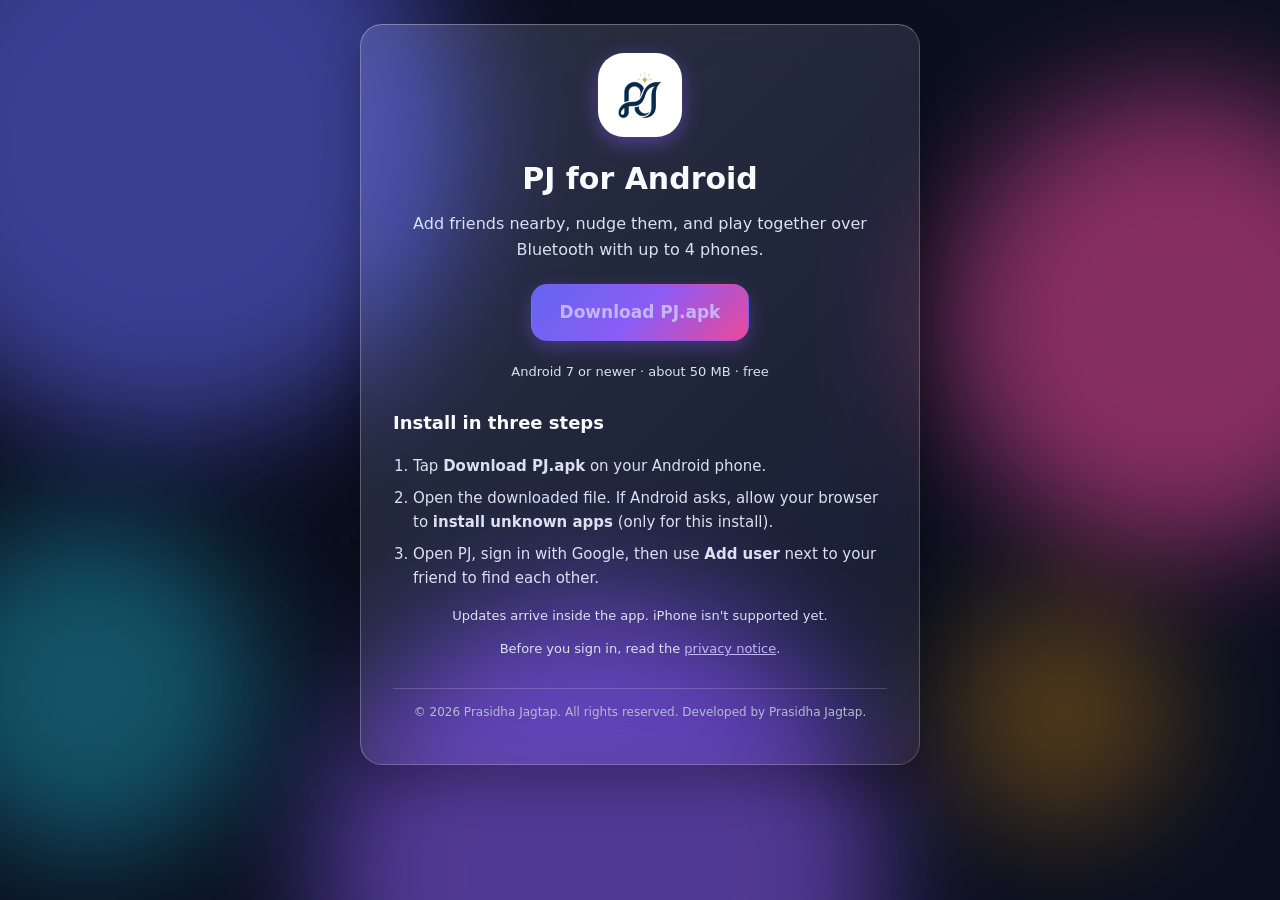
==== get.html @ b9acad11 "Control centre screens, Get PJ download page, privacy notice 2026-10-11.3 Seven new admin screens (P" ====
<!doctype html>
<html lang="en">
<head>
  <meta charset="utf-8">
  <meta name="viewport" content="width=device-width, initial-scale=1">
  <meta http-equiv="Content-Security-Policy" content="default-src 'none'; style-src 'self'; img-src 'self'; base-uri 'none'; form-action 'none'">
  <meta name="referrer" content="no-referrer">
  <meta name="description" content="Get PJ for Android: add friends nearby and play together over Bluetooth.">
  <meta name="author" content="Prasidha Jagtap">
  <title>Get PJ</title>
  <link rel="icon" href="icon.png">
  <link rel="stylesheet" href="styles.css">
</head>
<body class="doc">
  <div class="bg" aria-hidden="true"><span></span><span></span><span></span><span></span><span></span></div>
  <main class="glass doc-card get-card">
    <img class="logo-img big" src="icon.png" alt="PJ logo">
    <h1>PJ for Android</h1>
    <p class="lede">Add friends nearby, nudge them, and play together over Bluetooth with up to 4 phones.</p>
    <a class="btn primary big-btn" href="https://github.com/prasidhajagtap/pj-admin/releases/latest/download/PJ.apk">Download PJ.apk</a>
    <p class="muted small">Android 7 or newer · about 50 MB · free</p>

    <h2>Install in three steps</h2>
    <ol class="steps">
      <li>Tap <b>Download PJ.apk</b> on your Android phone.</li>
      <li>Open the downloaded file. If Android asks, allow your browser to <b>install unknown apps</b> (only for this install).</li>
      <li>Open PJ, sign in with Google, then use <b>Add user</b> next to your friend to find each other.</li>
    </ol>
    <p class="muted small">Updates arrive inside the app. iPhone isn't supported yet.</p>
    <p class="muted small">Before you sign in, read the <a href="privacy.html">privacy notice</a>.</p>

    <footer class="credits">© 2026 Prasidha Jagtap. All rights reserved. Developed by Prasidha Jagtap.</footer>
  </main>
</body>
</html>
---- styles.css ----
:root {
  --bg: #0b1020;
  --indigo: #6366f1; --violet: #8b5cf6; --pink: #ec4899; --cyan: #22d3ee; --amber: #f59e0b;
  --text: #f8fafc; --muted: #b4bcd0; --danger: #f87171; --ok: #34d399;
  --glass: linear-gradient(135deg, rgba(255,255,255,.14), rgba(255,255,255,.05));
  --edge: rgba(255,255,255,.18);
  --brand: linear-gradient(135deg, var(--indigo), var(--violet), var(--pink));
  --radius: 22px;
  font-family: Inter, Roboto, "Segoe UI", system-ui, sans-serif;
  color-scheme: dark;
}
* { box-sizing: border-box; }
html, body { margin: 0; min-height: 100%; }
body { background: var(--bg); color: var(--text); overflow-x: hidden; }
.hidden { display: none !important; }
.muted { color: var(--muted); }
code, pre, textarea, .grid td { font-family: "JetBrains Mono", Consolas, ui-monospace, monospace; }

/* Slowly drifting colour blobs behind the glass */
.bg { position: fixed; inset: 0; z-index: -1; overflow: hidden; }
.bg span { position: absolute; border-radius: 50%; filter: blur(60px); opacity: .55; animation: drift 40s ease-in-out infinite alternate; }
.bg span:nth-child(1) { width: 46vmax; height: 46vmax; background: var(--indigo); left: -10vmax; top: -12vmax; }
.bg span:nth-child(2) { width: 36vmax; height: 36vmax; background: var(--pink); right: -10vmax; top: 10vh; animation-duration: 34s; animation-delay: -8s; }
.bg span:nth-child(3) { width: 44vmax; height: 44vmax; background: var(--violet); left: 25vw; bottom: -20vmax; animation-duration: 46s; }
.bg span:nth-child(4) { width: 26vmax; height: 26vmax; background: var(--cyan); left: -6vmax; bottom: 5vh; opacity: .35; animation-duration: 38s; animation-delay: -15s; }
.bg span:nth-child(5) { width: 18vmax; height: 18vmax; background: var(--amber); right: 8vw; bottom: 8vh; opacity: .3; animation-duration: 30s; }
@keyframes drift {
  0% { transform: translate(0, 0) scale(1); }
  50% { transform: translate(6vw, 4vh) scale(1.08); }
  100% { transform: translate(-4vw, 7vh) scale(.95); }
}
@media (prefers-reduced-motion: reduce) { .bg span { animation: none; } }

/* Glass */
.glass {
  background: var(--glass);
  backdrop-filter: blur(24px) saturate(140%);
  -webkit-backdrop-filter: blur(24px) saturate(140%);
  border: 1px solid var(--edge);
  border-top-color: rgba(255,255,255,.35);
  border-left-color: rgba(255,255,255,.28);
  border-radius: var(--radius);
  box-shadow: 0 20px 50px rgba(0,0,0,.28);
}


.topbar { position: sticky; top: 12px; z-index: 5; margin: 12px; padding: 10px 14px; display: flex; align-items: center; justify-content: space-between; gap: 12px; border-radius: 18px; }
.brand { display: flex; align-items: center; gap: 12px; }
.brand small { display: block; color: var(--muted); font-size: 12px; }
.topbar-right { display: flex; align-items: center; gap: 12px; min-width: 0; }
.pill { display: flex; align-items: center; gap: 8px; padding: 7px 12px; border-radius: 999px; border: 1px solid var(--edge); background: rgba(255,255,255,.06);
  color: var(--muted); font: inherit; font-size: 13px; cursor: pointer; max-width: 46vw; overflow: hidden; white-space: nowrap; text-overflow: ellipsis; }
.dot { width: 9px; height: 9px; border-radius: 50%; background: var(--amber); flex: none; box-shadow: 0 0 10px currentColor; }
.pill.online .dot { background: var(--ok); } .pill.offline .dot { background: var(--danger); }
.admin { display: flex; align-items: center; gap: 10px; font-size: 13px; color: var(--muted); }
.admin img { width: 30px; height: 30px; border-radius: 50%; border: 2px solid rgba(255,255,255,.4); }

.center { min-height: calc(100vh - 100px); display: grid; place-items: center; padding: 16px; }
.card { padding: 36px 32px; text-align: center; max-width: 400px; width: 100%; }
.card h1 { margin: 0 0 8px; font-size: 26px; }
.card p { margin: 0 0 24px; line-height: 1.5; }
#googleBtn { display: flex; justify-content: center; min-height: 44px; }
.error { color: #fca5a5; min-height: 1.2em; margin: 14px 0 0 !important; font-size: 14px; }

/* Layout */
.layout { display: grid; grid-template-columns: 250px 1fr; gap: 12px; padding: 0 12px 12px; height: calc(100vh - 88px); }
.sidebar { padding: 12px; overflow: auto; }
.nav-title { display: flex; align-items: center; justify-content: space-between; margin: 18px 8px 8px; font-size: 12px; text-transform: uppercase; letter-spacing: .1em; color: var(--muted); }
.nav-item { display: flex; width: 100%; align-items: center; justify-content: space-between; gap: 8px; padding: 10px 12px; margin: 2px 0; border: 1px solid transparent; border-radius: 12px;
  background: none; color: var(--text); font: inherit; font-size: 14px; text-align: left; cursor: pointer; transition: background .2s, border-color .2s; }
.nav-item:hover { background: rgba(255,255,255,.07); }
.nav-item.active { background: rgba(255,255,255,.13); border-color: var(--edge); }
.nav-item small { color: var(--muted); font-size: 12px; }
.nav-item.sql { justify-content: flex-start; background: rgba(99,102,241,.18); border-color: rgba(99,102,241,.35); }
.nav-item.sql.active { background: rgba(99,102,241,.32); }

.panel { display: flex; flex-direction: column; padding: 16px; min-width: 0; overflow: hidden; }
.center-content { align-items: center; justify-content: center; text-align: center; }
.panel-head { display: flex; justify-content: space-between; align-items: flex-start; gap: 12px; flex-wrap: wrap; margin-bottom: 12px; }
.panel-head h2 { margin: 0; font-size: 20px; }
.toolbar { display: flex; gap: 8px; flex-wrap: wrap; }

input, select, textarea { font: inherit; color: var(--text); background: rgba(0,0,0,.22); border: 1px solid var(--edge); border-radius: 12px; padding: 9px 12px; outline: none; transition: border-color .2s, box-shadow .2s; }
input:focus, select:focus, textarea:focus { border-color: var(--violet); box-shadow: 0 0 0 3px rgba(139,92,246,.25); }
select option { background: #1b2035; }
#searchInput { width: 240px; }

.btn { font: inherit; font-size: 14px; font-weight: 600; padding: 9px 16px; border-radius: 12px; border: 1px solid var(--edge); cursor: pointer; color: var(--text); background: rgba(255,255,255,.08); transition: transform .12s, background .2s, opacity .2s; }
.btn:hover { background: rgba(255,255,255,.16); } .btn:active { transform: scale(.97); }
.btn:disabled { opacity: .45; cursor: not-allowed; transform: none; }
.btn.primary { background: var(--brand); border-color: transparent; box-shadow: 0 6px 18px rgba(139,92,246,.35); }
.btn.danger { background: linear-gradient(135deg, #ef4444, #ec4899); border-color: transparent; }
.btn.ghost { background: rgba(255,255,255,.05); }
.btn.small { padding: 6px 12px; font-size: 13px; }
.icon-btn { background: none; border: none; color: var(--muted); cursor: pointer; font-size: 15px; }

/* Data grid */
.grid-wrap { flex: 1; overflow: auto; border-radius: 14px; border: 1px solid rgba(255,255,255,.1); background: rgba(0,0,0,.15); }
.grid { border-collapse: separate; border-spacing: 0; width: max-content; min-width: 100%; font-size: 13px; }
.grid th { position: sticky; top: 0; z-index: 1; background: rgba(27,32,53,.92); backdrop-filter: blur(10px); text-align: left; padding: 10px 12px; font-weight: 600; white-space: nowrap; border-bottom: 1px solid var(--edge); cursor: pointer; user-select: none; }
.grid th .type { display: block; font-weight: 400; color: var(--muted); font-size: 11px; }
.grid th.sorted::after { content: " ▲"; color: var(--violet); } .grid th.sorted.desc::after { content: " ▼"; }
.grid th.actions, .grid td.actions { position: sticky; right: 0; cursor: default; }
.grid td { padding: 8px 12px; border-bottom: 1px solid rgba(255,255,255,.06); max-width: 340px; overflow: hidden; text-overflow: ellipsis; white-space: nowrap; }
.grid td.actions { background: rgba(27,32,53,.9); white-space: nowrap; }
.grid tr:hover td { background: rgba(255,255,255,.05); }
.grid .null { color: #64748b; font-style: italic; }
.grid .pk { color: #c4b5fd; }
.row-btn { background: none; border: 1px solid transparent; color: var(--muted); border-radius: 8px; padding: 3px 7px; cursor: pointer; font-size: 14px; }
.row-btn:hover { color: var(--text); border-color: var(--edge); background: rgba(255,255,255,.08); }
.row-btn.del:hover { color: var(--danger); }
.pager { display: flex; justify-content: space-between; align-items: center; gap: 8px; margin-top: 10px; font-size: 13px; }
.pager > div { display: flex; gap: 8px; align-items: center; }

/* SQL editor */
#sqlInput { width: 100%; min-height: 180px; resize: vertical; line-height: 1.55; font-size: 14px; tab-size: 2; }
.sql-status { margin: 10px 2px; font-size: 13px; min-height: 1.2em; }
.sql-status.ok { color: var(--ok); } .sql-status.err { color: #fca5a5; }

/* Dialogs */
.dialog { padding: 24px; width: min(560px, calc(100vw - 32px)); color: var(--text); background: linear-gradient(135deg, rgba(40,44,70,.82), rgba(25,28,48,.88)); }
.dialog.narrow { width: min(440px, calc(100vw - 32px)); }
.dialog::backdrop { background: rgba(5,8,20,.55); backdrop-filter: blur(6px); }
.dialog[open] { animation: pop .22s ease-out; }
@keyframes pop { from { transform: translateY(10px) scale(.97); opacity: 0; } }
.dialog h3 { margin: 0 0 16px; }
.fields { display: grid; gap: 12px; max-height: 60vh; overflow: auto; padding-right: 4px; }
.field label { display: flex; justify-content: space-between; gap: 8px; font-size: 13px; margin-bottom: 5px; }
.field label small { color: var(--muted); font-family: Consolas, monospace; }
.field input[type=text], .field textarea { width: 100%; }
.field textarea { min-height: 70px; resize: vertical; }
.field .null-toggle { display: inline-flex; gap: 5px; align-items: center; color: var(--muted); font-size: 12px; }
.field.readonly input { opacity: .6; }
.dialog-actions { display: flex; justify-content: flex-end; gap: 10px; margin-top: 20px; }
pre { background: rgba(0,0,0,.3); padding: 12px; border-radius: 12px; max-height: 200px; overflow: auto; white-space: pre-wrap; font-size: 12px; }

/* Toasts */
#toasts { position: fixed; bottom: 18px; right: 18px; display: grid; gap: 8px; z-index: 50; }
.toast { padding: 12px 16px; border-radius: 14px; font-size: 14px; max-width: 380px; animation: pop .25s ease-out; }
.toast.ok { border-left: 4px solid var(--ok); } .toast.err { border-left: 4px solid var(--danger); }

@media (max-width: 760px) {
  .layout { grid-template-columns: 1fr; height: auto; }
  .sidebar { max-height: 220px; }
  .panel { min-height: 70vh; }
  #searchInput { width: 100%; }
  .admin span { display: none; }
}

/* Change log timeline */
.nav-item.changes { justify-content: flex-start; background: rgba(236,72,153,.14); border-color: rgba(236,72,153,.3); margin-top: 6px; }
.nav-item.changes.active { background: rgba(236,72,153,.28); }
.timeline { list-style: none; margin: 0; padding: 4px 4px 4px 22px; overflow: auto; flex: 1; position: relative; }
.timeline::before { content: ""; position: absolute; left: 9px; top: 8px; bottom: 8px; width: 2px; background: linear-gradient(var(--indigo), var(--pink)); opacity: .5; }
.timeline li { position: relative; padding: 10px 14px; margin: 0 0 10px; border-radius: 14px; background: rgba(255,255,255,.05); border: 1px solid rgba(255,255,255,.08); animation: pop .3s ease-out both; }
.timeline li::before { content: ""; position: absolute; left: -19px; top: 16px; width: 10px; height: 10px; border-radius: 50%; background: var(--violet); box-shadow: 0 0 10px var(--violet); }
.timeline .when { font-size: 12px; color: var(--muted); font-family: Consolas, monospace; }
.timeline .title { font-weight: 600; margin: 4px 0 2px; }
.timeline .summary { font-size: 13px; color: var(--muted); line-height: 1.45; }
.tag { display: inline-block; font-size: 11px; padding: 2px 8px; border-radius: 999px; margin-left: 6px; border: 1px solid var(--edge); text-transform: uppercase; letter-spacing: .05em; }
.tag.feat { color: #a5b4fc; } .tag.fix { color: #fca5a5; } .tag.ui { color: #f9a8d4; } .tag.db { color: #fcd34d; }
.tag.infra { color: #67e8f9; } .tag.ci { color: #86efac; } .tag.docs { color: #d8b4fe; } .tag.sec { color: #fdba74; }
.tag.area { color: var(--muted); text-transform: none; }
.timeline a { color: #c4b5fd; }
/* Logo image (served from the PJ database when the server is online) */
.logo-img { width: 38px; height: 38px; border-radius: 12px; object-fit: cover; box-shadow: 0 6px 20px rgba(139,92,246,.45); }
.logo-img.big { display: block; width: 84px; height: 84px; border-radius: 26px; margin: 0 auto 18px; }
.logo-img.dim { filter: grayscale(.7); opacity: .7; }

/* Credits */
.credits { text-align: center; font-size: 12px; color: var(--muted); padding: 6px 12px 14px; }
.credits a { color: var(--muted); }

/* Privacy notice page */
body.doc { padding: 24px 16px; }
.doc-card { max-width: 760px; margin: 0 auto; padding: 28px 32px; line-height: 1.6; }
.doc-card h2 { font-size: 18px; margin: 26px 0 6px; }
.doc-card p, .doc-card li { color: #dbe1f0; font-size: 15px; }
.doc-card a { color: #c4b5fd; }
.doc-card .brand small { display: block; color: var(--muted); font-size: 12px; }
.doc-card .credits { margin-top: 28px; border-top: 1px solid var(--edge); padding-top: 14px; }
.layout { height: calc(100vh - 118px); }
/* ---------- Click feedback ---------- */
.btn, .nav-item, .row-btn, .icon-btn, .pill { position: relative; overflow: hidden; transition: transform .12s ease, background .2s, box-shadow .2s, opacity .2s; }
.btn:hover:not(:disabled) { transform: translateY(-1px); box-shadow: 0 8px 22px rgba(0,0,0,.25); }
.btn:active:not(:disabled), .nav-item:active, .row-btn:active, .icon-btn:active, .pill:active { transform: scale(.95); }
.btn:focus-visible, .nav-item:focus-visible, .row-btn:focus-visible, .icon-btn:focus-visible, .pill:focus-visible, .dropzone:focus-visible { outline: 2px solid var(--violet); outline-offset: 2px; }
.ripple { position: absolute; border-radius: 50%; pointer-events: none; background: rgba(255,255,255,.45); transform: scale(0); animation: ripple .55s ease-out forwards; }
@keyframes ripple { to { transform: scale(2.6); opacity: 0; } }
/* Busy buttons: spinner + "working" label, no double clicks */
.btn.loading { color: transparent !important; pointer-events: none; }
.btn.loading::after { content: ""; position: absolute; inset: 0; margin: auto; width: 16px; height: 16px; border-radius: 50%;
  border: 2px solid rgba(255,255,255,.35); border-top-color: #fff; animation: spin .7s linear infinite; }
.icon-btn.loading, .btn.icon-only.loading { animation: spin .8s linear infinite; }
@keyframes spin { to { transform: rotate(360deg); } }
.nav-item.active::before { content: ""; position: absolute; left: 0; top: 20%; bottom: 20%; width: 3px; border-radius: 3px; background: var(--brand); }
/* Loading placeholders */
.skeleton td { padding: 12px; }
.skeleton span { display: block; height: 10px; border-radius: 6px; background: linear-gradient(90deg, rgba(255,255,255,.06), rgba(255,255,255,.16), rgba(255,255,255,.06)); background-size: 200% 100%; animation: shimmer 1.2s infinite; }
@keyframes shimmer { from { background-position: 200% 0; } to { background-position: -200% 0; } }
.flash { animation: flash 1.2s ease-out; }
@keyframes flash { from { background: rgba(52,211,153,.25); } }

/* ---------- Logo (white tile so the navy logo reads on dark glass) ---------- */
.logo-img { background: #fff; padding: 4px; }
.logo-img.big { padding: 10px; }

/* ---------- App logo module ---------- */
.logo-nav { justify-content: flex-start; background: rgba(245,158,11,.14); border-color: rgba(245,158,11,.3); margin-top: 6px; }
.logo-nav.active { background: rgba(245,158,11,.28); }
.logo-module { display: grid; grid-template-columns: repeat(auto-fit, minmax(280px, 1fr)); gap: 16px; overflow: auto; }
.logo-block { background: rgba(255,255,255,.05); border: 1px solid rgba(255,255,255,.1); border-radius: 18px; padding: 16px; display: grid; gap: 12px; align-content: start; }
.logo-block h3, .history-title { margin: 0; font-size: 15px; }
.history-title { margin: 18px 0 10px; }
.logo-previews { display: grid; grid-template-columns: 1fr 1fr; gap: 10px; }
.logo-tile { aspect-ratio: 1; border-radius: 18px; display: grid; place-items: center; padding: 14%; border: 1px solid rgba(255,255,255,.12); }
.logo-tile.light { background: #fff; }
.logo-tile.dark { background: #0b1020; }
.logo-tile.checker { background: repeating-conic-gradient(#e5e7eb 0 25%, #fff 0 50%) 0 0 / 20px 20px; }
.logo-tile img { width: 100%; height: 100%; object-fit: contain; }
.dropzone { display: grid; justify-items: center; gap: 6px; padding: 26px 16px; border: 2px dashed rgba(255,255,255,.25); border-radius: 18px; cursor: pointer; text-align: center; transition: border-color .2s, background .2s, transform .12s; }
.dropzone:hover, .dropzone.over { border-color: var(--violet); background: rgba(139,92,246,.12); }
.dropzone:active { transform: scale(.98); }
.drop-icon { font-size: 26px; }
.logo-history { display: grid; grid-template-columns: repeat(auto-fill, minmax(150px, 1fr)); gap: 12px; padding-bottom: 8px; }
.history-card { background: rgba(255,255,255,.05); border: 1px solid rgba(255,255,255,.1); border-radius: 16px; padding: 10px; display: grid; gap: 8px; font-size: 12px; }
.history-card .logo-tile { padding: 12%; }
/* Busy state for small controls without room for a spinner */
.row-btn.loading, .pill.loading { opacity: .55; animation: pulse 1s ease-in-out infinite; pointer-events: none; }
@keyframes pulse { 50% { opacity: .25; } }

/* Sticky row actions sit on a solid background so long cells don't show through */
.grid td.actions { background: #1b2035; box-shadow: -12px 0 12px -6px rgba(0,0,0,.5); }
.grid tr:hover td.actions { background: #252a42; }
.logo-history > p { grid-column: 1 / -1; margin: 0; }
.logo-tile { position: relative; }
.logo-tile[data-label]::after { content: attr(data-label); position: absolute; bottom: 8px; left: 0; right: 0; text-align: center; font-size: 11px; letter-spacing: .04em; color: #64748b; }
.logo-tile.dark[data-label]::after { color: #94a3b8; }
/* ---------- Control centre ---------- */
.nav-title.first { margin-top: 4px; }
.nav-item.control { justify-content: space-between; }
.nav-item.control small { color: var(--ok); }
.scroll { flex: 1; overflow: auto; display: grid; gap: 14px; align-content: start; padding: 2px 4px 8px 2px; }
.stats { display: grid; grid-template-columns: repeat(auto-fill, minmax(170px, 1fr)); gap: 10px; }
.stat { display: grid; gap: 2px; padding: 14px 16px; border-radius: 16px; background: rgba(255,255,255,.06); border: 1px solid rgba(255,255,255,.1); min-height: 84px; align-content: start; }
.stat b { font-size: 24px; letter-spacing: -.01em; font-variant-numeric: tabular-nums; }
.stat span { font-size: 13px; color: var(--muted); }
.stat small { font-size: 12px; color: var(--muted); opacity: .85; }
.stat.ok { border-color: rgba(52,211,153,.35); } .stat.ok b { color: #6ee7b7; }
.stat.warn { border-color: rgba(245,158,11,.4); } .stat.warn b { color: #fcd34d; }
.stat.bad { border-color: rgba(248,113,113,.45); background: rgba(248,113,113,.08); } .stat.bad b { color: #fca5a5; }
.skeleton-card { background: linear-gradient(90deg, rgba(255,255,255,.04), rgba(255,255,255,.1), rgba(255,255,255,.04)); background-size: 200% 100%; animation: shimmer 1.2s infinite; }
.block { display: grid; gap: 10px; padding: 14px; border-radius: 18px; background: rgba(255,255,255,.04); border: 1px solid rgba(255,255,255,.08); min-width: 0; }
.block h3 { margin: 0; font-size: 15px; }
.two-col { display: grid; grid-template-columns: repeat(auto-fit, minmax(320px, 1fr)); gap: 14px; }
.grid-wrap.inline { flex: none; max-height: 420px; }
.grid.clickable tbody tr { cursor: pointer; }
.grid.clickable tbody tr:focus-visible td { background: rgba(139,92,246,.18); outline: none; }
.chips { display: flex; flex-wrap: wrap; gap: 6px; }
.chip { display: inline-flex; align-items: center; gap: 4px; padding: 2px 9px; border-radius: 999px; font-size: 12px; font-weight: 600; white-space: nowrap;
  background: rgba(255,255,255,.08); border: 1px solid rgba(255,255,255,.14); color: var(--muted); }
.chip.ok { color: #6ee7b7; border-color: rgba(52,211,153,.4); background: rgba(52,211,153,.1); }
.chip.warn { color: #fcd34d; border-color: rgba(245,158,11,.4); background: rgba(245,158,11,.1); }
.chip.bad { color: #fca5a5; border-color: rgba(248,113,113,.45); background: rgba(248,113,113,.1); }
.chip.info { color: #a5b4fc; border-color: rgba(99,102,241,.4); background: rgba(99,102,241,.1); }
.empty { margin: 4px 0; font-size: 14px; }
.notice { padding: 10px 14px; border-radius: 12px; margin: 0; font-size: 14px; }
.notice.bad { color: #fecaca; background: rgba(248,113,113,.12); border: 1px solid rgba(248,113,113,.35); }
.bars { display: grid; gap: 7px; }
.bar-row { display: grid; grid-template-columns: minmax(120px, 1.2fr) 2fr auto; gap: 10px; align-items: center; font-size: 13px; }
.bar-label { color: var(--muted); overflow: hidden; text-overflow: ellipsis; white-space: nowrap; }
.bar-track { height: 10px; border-radius: 6px; background: rgba(255,255,255,.07); overflow: hidden; }
.bar-fill { display: block; height: 100%; border-radius: 6px; background: var(--brand); }
.bar-fill.warn { background: linear-gradient(90deg, #f59e0b, #f97316); }
.bar-row b { font-variant-numeric: tabular-nums; }
.filters { display: flex; flex-wrap: wrap; gap: 8px; align-items: center; }
.filters input[type=search], .filters input[type=email] { min-width: 200px; }
.check { display: inline-flex; align-items: center; gap: 6px; font-size: 13px; color: var(--muted); }
#userSearch { width: 220px; }
.avatar { width: 30px; height: 30px; border-radius: 50%; object-fit: cover; display: inline-grid; place-items: center; vertical-align: middle; }
.avatar.initials { background: var(--brand); color: #fff; font-size: 11px; font-weight: 700; }
.who { display: flex; align-items: center; gap: 12px; }
.who .avatar { width: 46px; height: 46px; font-size: 15px; }
.info-head { display: flex; justify-content: space-between; align-items: flex-start; gap: 12px; flex-wrap: wrap; }
.info-head h3 { margin: 0 0 2px; }
.dialog.wide { width: min(880px, calc(100vw - 32px)); max-height: calc(100vh - 40px); overflow: auto; }
#infoContent { display: grid; gap: 12px; }
#infoContent > h3 { margin: 8px 0 0; font-size: 15px; }
.facts { display: grid; grid-template-columns: repeat(auto-fill, minmax(200px, 1fr)); gap: 10px; }
.fact { display: grid; gap: 2px; padding: 10px 12px; border-radius: 12px; background: rgba(255,255,255,.05); font-size: 13px; min-width: 0; }
.fact b, .fact code { overflow-wrap: anywhere; }
.actions-bar { display: flex; flex-wrap: wrap; gap: 8px; }
.related { display: flex; flex-wrap: wrap; gap: 6px; align-items: center; font-size: 13px; }
.events { list-style: none; margin: 0; padding: 0; display: grid; gap: 4px; max-height: 50vh; overflow: auto; }
.events li { display: flex; flex-wrap: wrap; align-items: center; gap: 8px; padding: 6px 10px; border-radius: 10px; background: rgba(255,255,255,.04); font-size: 13px; }
.events .when { font-family: "JetBrains Mono", Consolas, monospace; font-size: 12px; color: var(--muted); font-variant-numeric: tabular-nums; }
.events .detail { font-size: 12px; color: #c7d2fe; overflow-wrap: anywhere; }
pre.tall { max-height: 60vh; }
.setting { display: grid; grid-template-columns: 1fr auto; gap: 16px; align-items: center; padding: 14px 16px; border-radius: 16px; background: rgba(255,255,255,.04); border: 1px solid rgba(255,255,255,.08); }
.setting.alert { border-color: rgba(248,113,113,.5); background: rgba(248,113,113,.08); }
.setting-text { display: grid; gap: 3px; min-width: 0; }
.setting-text span { font-size: 13px; }
.setting-control { display: flex; align-items: center; gap: 10px; flex-wrap: wrap; justify-content: flex-end; }
.setting-control .num { width: 110px; }
.setting-control .wide, .compose .wide { width: min(360px, 60vw); }
.switch { position: relative; display: inline-block; width: 46px; height: 26px; }
.switch input { opacity: 0; width: 0; height: 0; }
.switch span { position: absolute; inset: 0; border-radius: 999px; background: rgba(255,255,255,.15); border: 1px solid var(--edge); transition: background .2s; cursor: pointer; }
.switch span::after { content: ""; position: absolute; top: 3px; left: 3px; width: 18px; height: 18px; border-radius: 50%; background: #fff; transition: transform .2s; }
.switch input:checked + span { background: var(--brand); }
.switch input:checked + span::after { transform: translateX(20px); }
.switch input:focus-visible + span { outline: 2px solid var(--violet); outline-offset: 2px; }
.switch input:disabled + span { opacity: .5; cursor: not-allowed; }
.compose { display: grid; gap: 10px; }
.compose textarea { width: 100%; resize: vertical; }
.cards { display: grid; grid-template-columns: repeat(auto-fill, minmax(280px, 1fr)); gap: 10px; }
.announcement { display: grid; gap: 8px; padding: 14px; border-radius: 16px; background: rgba(255,255,255,.05); border: 1px solid rgba(255,255,255,.1); align-content: start; }
.announcement.important { border-color: rgba(236,72,153,.4); }
.announcement p { margin: 0; font-size: 14px; line-height: 1.45; color: #dbe1f0; }
.announcement .btn { justify-self: start; }
/* Viewers: change controls are hidden or disabled; the server refuses changes anyway. */
body[data-role="viewer"] #addRowBtn, body[data-role="viewer"] .row-btn, body[data-role="viewer"] #publishLogo { display: none; }
@media (max-width: 760px) {
  .setting { grid-template-columns: 1fr; }
  .setting-control { justify-content: flex-start; }
  .bar-row { grid-template-columns: 1fr 1.4fr auto; }
}

/* ---------- Public download page (get.html) ---------- */
.get-card { max-width: 560px; text-align: center; }
.get-card h1 { margin: 0 0 8px; font-size: 30px; }
.get-card .lede { font-size: 16px; margin: 0 0 22px; }
.get-card h2 { text-align: left; }
.big-btn { display: inline-block; font-size: 17px; padding: 14px 28px; text-decoration: none; border-radius: 16px; }
.small { font-size: 13px !important; }
.steps { text-align: left; padding-left: 20px; display: grid; gap: 8px; }
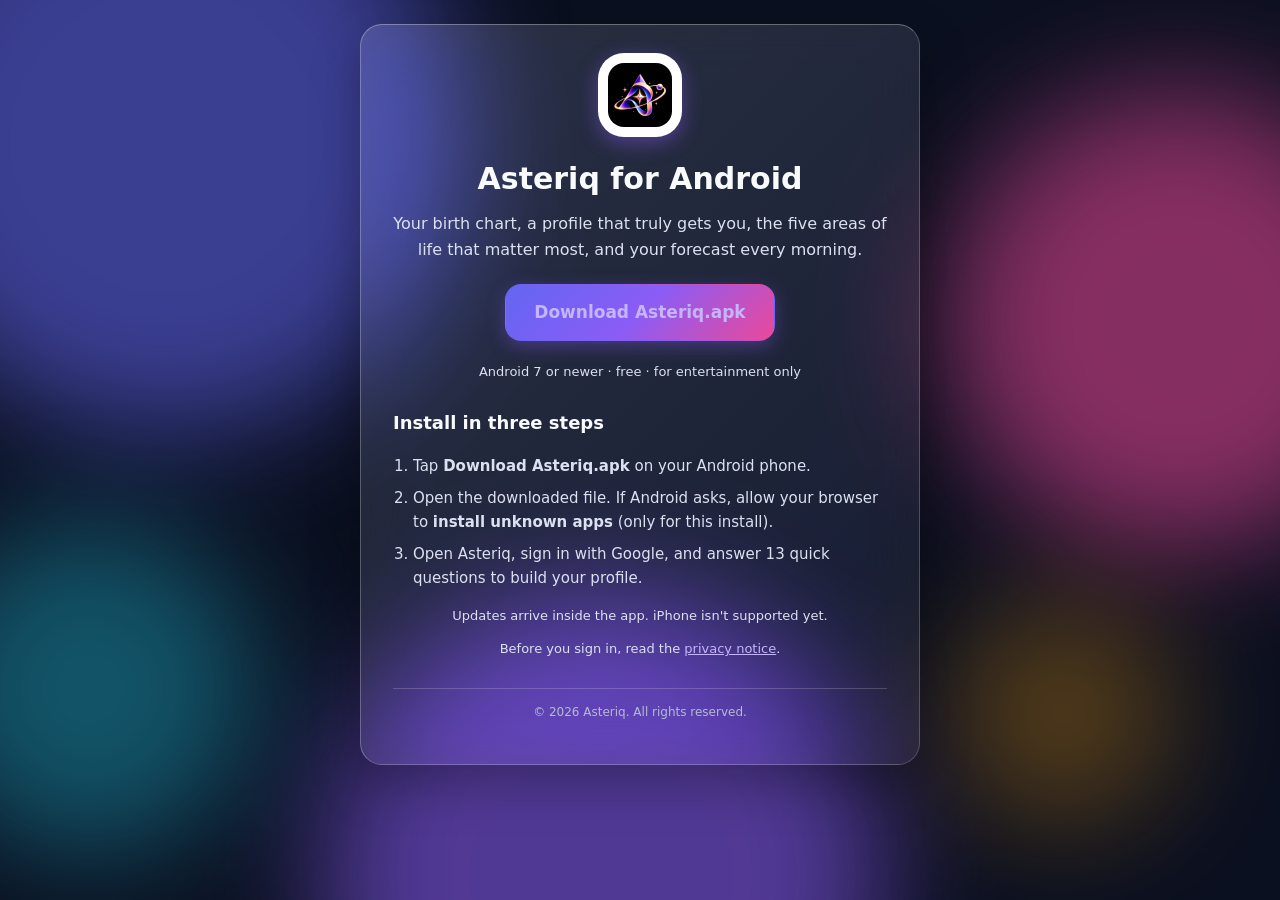
==== commit 6f9e93e6: "Asteriq admin: owner-only, users with astrology profile, privacy 2026-10-14 - Renamed to Asteriq Adm" ====
--- a/get.html
+++ b/get.html
@@ -5,31 +5,30 @@
   <meta name="viewport" content="width=device-width, initial-scale=1">
   <meta http-equiv="Content-Security-Policy" content="default-src 'none'; style-src 'self'; img-src 'self'; base-uri 'none'; form-action 'none'">
   <meta name="referrer" content="no-referrer">
-  <meta name="description" content="Get PJ for Android: add friends nearby and play together over Bluetooth.">
-  <meta name="author" content="Prasidha Jagtap">
-  <title>Get PJ</title>
+  <meta name="description" content="Get Asteriq for Android: your birth chart, a profile that truly gets you, and your forecast every morning.">
+  <title>Get Asteriq</title>
   <link rel="icon" href="icon.png">
   <link rel="stylesheet" href="styles.css">
 </head>
 <body class="doc">
   <div class="bg" aria-hidden="true"><span></span><span></span><span></span><span></span><span></span></div>
   <main class="glass doc-card get-card">
-    <img class="logo-img big" src="icon.png" alt="PJ logo">
-    <h1>PJ for Android</h1>
-    <p class="lede">Add friends nearby, nudge them, and play together over Bluetooth with up to 4 phones.</p>
-    <a class="btn primary big-btn" href="https://github.com/prasidhajagtap/pj-admin/releases/latest/download/PJ.apk">Download PJ.apk</a>
-    <p class="muted small">Android 7 or newer · about 50 MB · free</p>
+    <img class="logo-img big" src="icon.png" alt="Asteriq logo">
+    <h1>Asteriq for Android</h1>
+    <p class="lede">Your birth chart, a profile that truly gets you, the five areas of life that matter most, and your forecast every morning.</p>
+    <a class="btn primary big-btn" href="https://github.com/prasidhajagtap/pj-admin/releases/latest/download/Asteriq.apk">Download Asteriq.apk</a>
+    <p class="muted small">Android 7 or newer · free · for entertainment only</p>
 
     <h2>Install in three steps</h2>
     <ol class="steps">
-      <li>Tap <b>Download PJ.apk</b> on your Android phone.</li>
+      <li>Tap <b>Download Asteriq.apk</b> on your Android phone.</li>
       <li>Open the downloaded file. If Android asks, allow your browser to <b>install unknown apps</b> (only for this install).</li>
-      <li>Open PJ, sign in with Google, then use <b>Add user</b> next to your friend to find each other.</li>
+      <li>Open Asteriq, sign in with Google, and answer 13 quick questions to build your profile.</li>
     </ol>
     <p class="muted small">Updates arrive inside the app. iPhone isn't supported yet.</p>
     <p class="muted small">Before you sign in, read the <a href="privacy.html">privacy notice</a>.</p>
 
-    <footer class="credits">© 2026 Prasidha Jagtap. All rights reserved. Developed by Prasidha Jagtap.</footer>
+    <footer class="credits">© 2026 Asteriq. All rights reserved.</footer>
   </main>
 </body>
 </html>
--- a/styles.css
+++ b/styles.css
@@ -319,7 +319,6 @@
 .announcement p { margin: 0; font-size: 14px; line-height: 1.45; color: #dbe1f0; }
 .announcement .btn { justify-self: start; }
 /* Viewers: change controls are hidden or disabled; the server refuses changes anyway. */
-body[data-role="viewer"] #addRowBtn, body[data-role="viewer"] .row-btn, body[data-role="viewer"] #publishLogo { display: none; }
 @media (max-width: 760px) {
   .setting { grid-template-columns: 1fr; }
   .setting-control { justify-content: flex-start; }
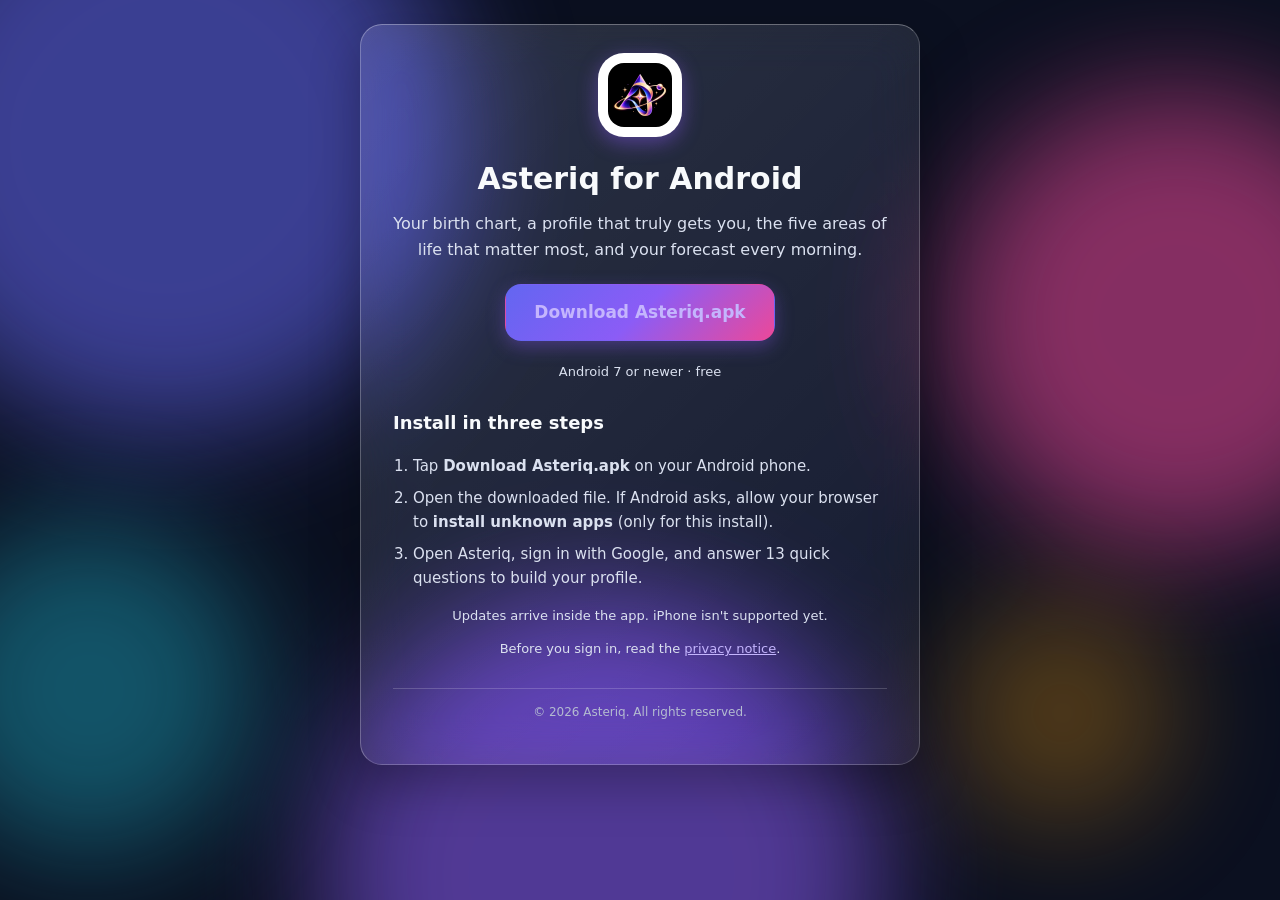
==== commit 9479c165: "Download page: drop 'for entertainment only' Co-Authored-By: Claude Opus 5.5 <noreply@anthropic.com>" ====
--- a/get.html
+++ b/get.html
@@ -17,7 +17,7 @@
     <h1>Asteriq for Android</h1>
     <p class="lede">Your birth chart, a profile that truly gets you, the five areas of life that matter most, and your forecast every morning.</p>
     <a class="btn primary big-btn" href="https://github.com/prasidhajagtap/pj-admin/releases/latest/download/Asteriq.apk">Download Asteriq.apk</a>
-    <p class="muted small">Android 7 or newer · free · for entertainment only</p>
+    <p class="muted small">Android 7 or newer · free</p>
 
     <h2>Install in three steps</h2>
     <ol class="steps">
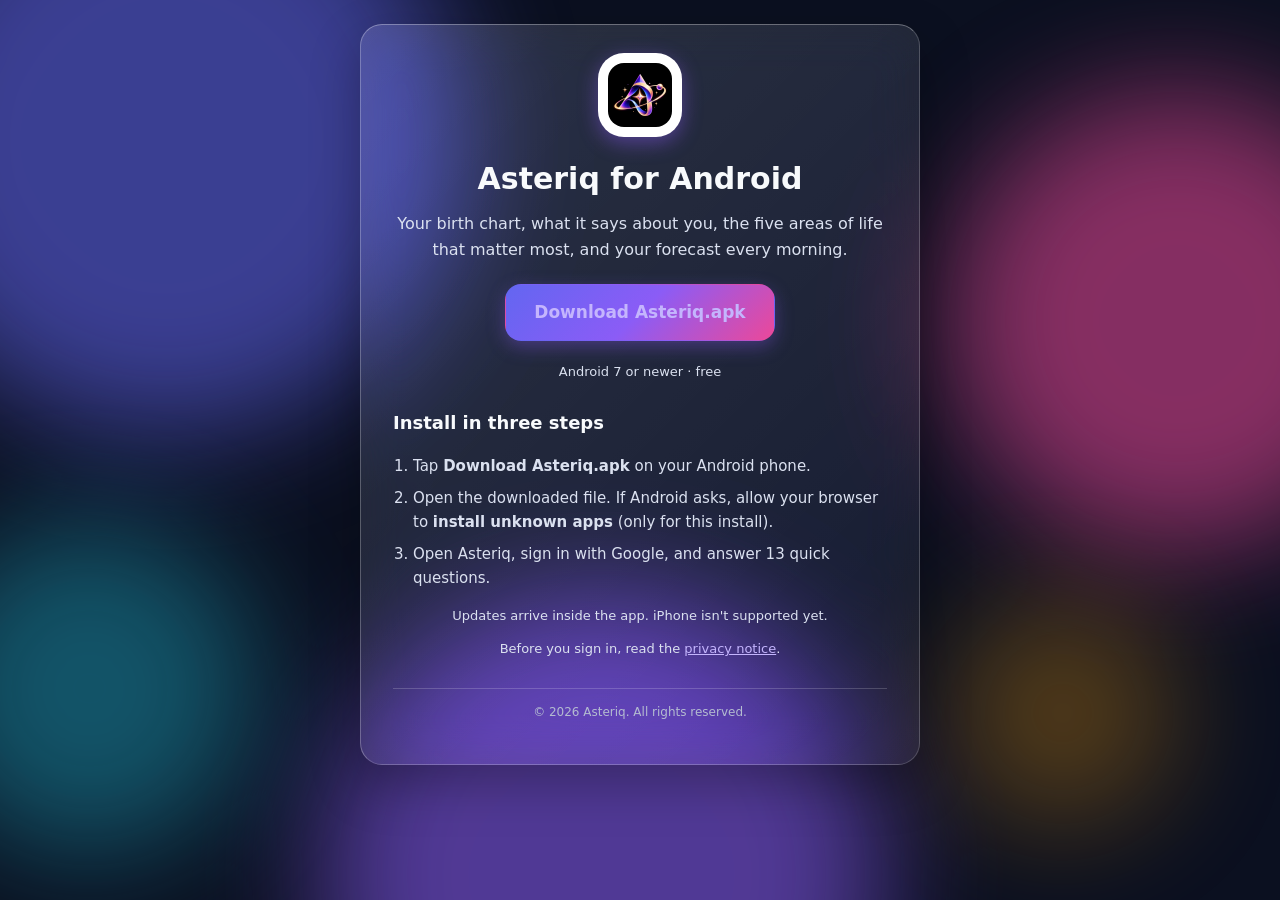
==== commit 22c32809: "Privacy: readings kept on the phone for offline use; download page wording Co-Authored-By: Claude Op" ====
--- a/get.html
+++ b/get.html
@@ -5,7 +5,7 @@
   <meta name="viewport" content="width=device-width, initial-scale=1">
   <meta http-equiv="Content-Security-Policy" content="default-src 'none'; style-src 'self'; img-src 'self'; base-uri 'none'; form-action 'none'">
   <meta name="referrer" content="no-referrer">
-  <meta name="description" content="Get Asteriq for Android: your birth chart, a profile that truly gets you, and your forecast every morning.">
+  <meta name="description" content="Get Asteriq for Android: your birth chart, what it says about you, and your forecast every morning.">
   <title>Get Asteriq</title>
   <link rel="icon" href="icon.png">
   <link rel="stylesheet" href="styles.css">
@@ -15,7 +15,7 @@
   <main class="glass doc-card get-card">
     <img class="logo-img big" src="icon.png" alt="Asteriq logo">
     <h1>Asteriq for Android</h1>
-    <p class="lede">Your birth chart, a profile that truly gets you, the five areas of life that matter most, and your forecast every morning.</p>
+    <p class="lede">Your birth chart, what it says about you, the five areas of life that matter most, and your forecast every morning.</p>
     <a class="btn primary big-btn" href="https://github.com/prasidhajagtap/pj-admin/releases/latest/download/Asteriq.apk">Download Asteriq.apk</a>
     <p class="muted small">Android 7 or newer · free</p>
 
@@ -23,7 +23,7 @@
     <ol class="steps">
       <li>Tap <b>Download Asteriq.apk</b> on your Android phone.</li>
       <li>Open the downloaded file. If Android asks, allow your browser to <b>install unknown apps</b> (only for this install).</li>
-      <li>Open Asteriq, sign in with Google, and answer 13 quick questions to build your profile.</li>
+      <li>Open Asteriq, sign in with Google, and answer 13 quick questions.</li>
     </ol>
     <p class="muted small">Updates arrive inside the app. iPhone isn't supported yet.</p>
     <p class="muted small">Before you sign in, read the <a href="privacy.html">privacy notice</a>.</p>
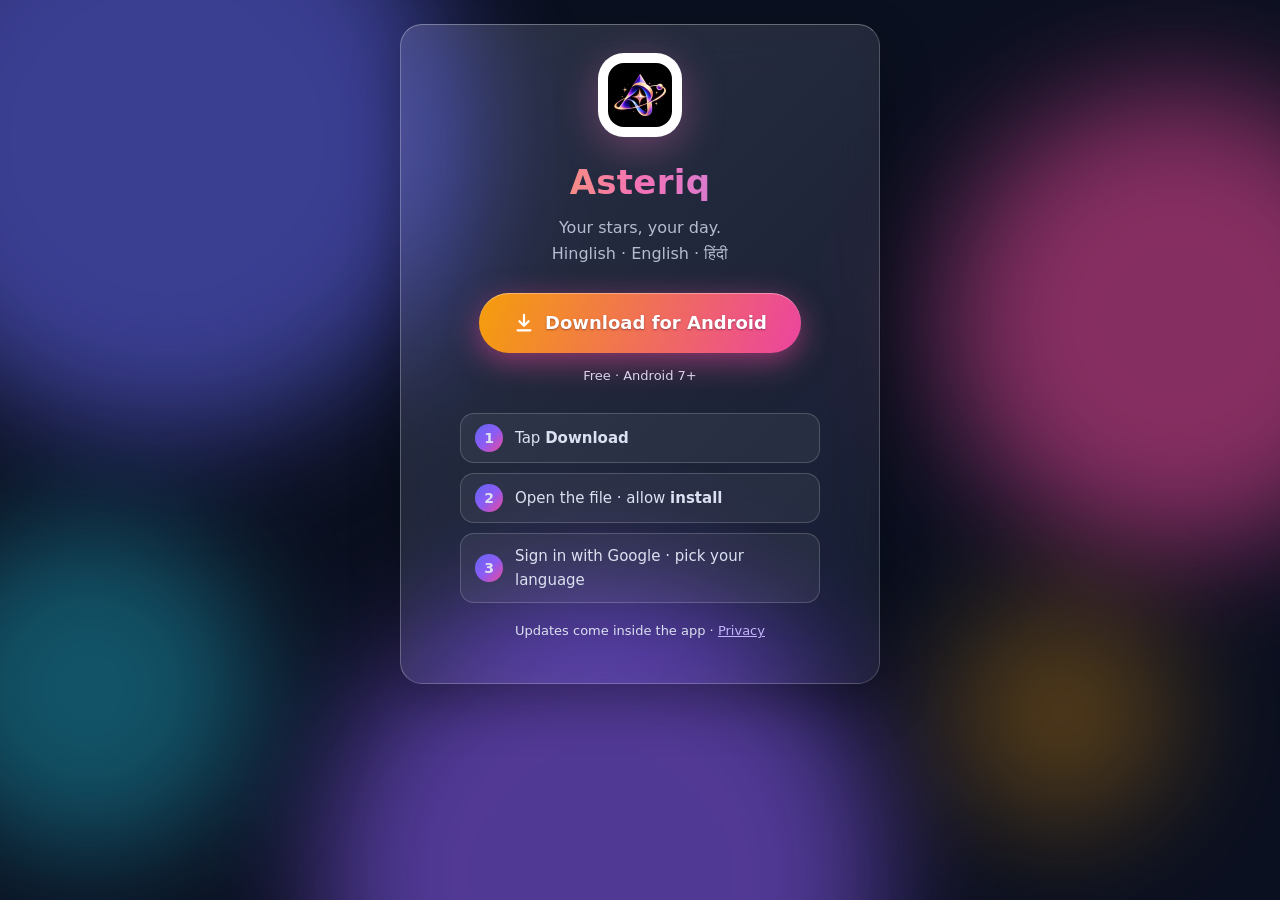
==== commit ce2b4f3b: "Download page: a shining animated button and fewer words; users' language in the admin panel Co-Auth" ====
--- a/get.html
+++ b/get.html
@@ -5,7 +5,7 @@
   <meta name="viewport" content="width=device-width, initial-scale=1">
   <meta http-equiv="Content-Security-Policy" content="default-src 'none'; style-src 'self'; img-src 'self'; base-uri 'none'; form-action 'none'">
   <meta name="referrer" content="no-referrer">
-  <meta name="description" content="Get Asteriq for Android: your birth chart, what it says about you, and your forecast every morning.">
+  <meta name="description" content="Asteriq for Android: your birth chart and your day, in Hinglish, English or Hindi. Free.">
   <title>Get Asteriq</title>
   <link rel="icon" href="icon.png">
   <link rel="stylesheet" href="styles.css">
@@ -13,22 +13,23 @@
 <body class="doc">
   <div class="bg" aria-hidden="true"><span></span><span></span><span></span><span></span><span></span></div>
   <main class="glass doc-card get-card">
-    <img class="logo-img big" src="icon.png" alt="Asteriq logo">
-    <h1>Asteriq for Android</h1>
-    <p class="lede">Your birth chart, what it says about you, the five areas of life that matter most, and your forecast every morning.</p>
-    <a class="btn primary big-btn" href="https://github.com/prasidhajagtap/pj-admin/releases/latest/download/Asteriq.apk">Download Asteriq.apk</a>
-    <p class="muted small">Android 7 or newer · free</p>
+    <img class="logo-img big get-logo" src="icon.png" alt="Asteriq logo">
+    <h1>Asteriq</h1>
+    <p class="lede">Your stars, your day.<br>Hinglish · English · हिंदी</p>
 
-    <h2>Install in three steps</h2>
-    <ol class="steps">
-      <li>Tap <b>Download Asteriq.apk</b> on your Android phone.</li>
-      <li>Open the downloaded file. If Android asks, allow your browser to <b>install unknown apps</b> (only for this install).</li>
-      <li>Open Asteriq, sign in with Google, and answer 13 quick questions.</li>
+    <a class="dl-btn" href="https://github.com/prasidhajagtap/pj-admin/releases/latest/download/Asteriq.apk">
+      <svg class="dl-icon" viewBox="0 0 24 24" aria-hidden="true"><path d="M12 3v12m0 0-5-5m5 5 5-5M5 20h14"/></svg>
+      <span>Download for Android</span>
+    </a>
+    <p class="muted small">Free · Android 7+</p>
+
+    <ol class="get-steps">
+      <li><span class="step-n">1</span><span>Tap <b>Download</b></span></li>
+      <li><span class="step-n">2</span><span>Open the file · allow <b>install</b></span></li>
+      <li><span class="step-n">3</span><span>Sign in with Google · pick your language</span></li>
     </ol>
-    <p class="muted small">Updates arrive inside the app. iPhone isn't supported yet.</p>
-    <p class="muted small">Before you sign in, read the <a href="privacy.html">privacy notice</a>.</p>
 
-    <footer class="credits">© 2026 Asteriq. All rights reserved.</footer>
+    <p class="muted small">Updates come inside the app · <a href="privacy.html">Privacy</a></p>
   </main>
 </body>
 </html>
--- a/styles.css
+++ b/styles.css
@@ -257,6 +257,26 @@
 .grid.clickable tbody tr { cursor: pointer; }
 .grid.clickable tbody tr:focus-visible td { background: rgba(139,92,246,.18); outline: none; }
 .chips { display: flex; flex-wrap: wrap; gap: 6px; }
+/* Home-screen icon */
+.icon-now { display: flex; gap: 18px; align-items: center; flex-wrap: wrap; }
+.icon-now img { width: 96px; height: 96px; border-radius: 50%; box-shadow: 0 8px 28px rgba(0,0,0,.45); }
+.icon-now .status { display: grid; gap: 4px; min-width: 0; }
+.icon-now .status b { font-size: 20px; }
+.suggestions { display: grid; gap: 10px; grid-template-columns: repeat(auto-fill, minmax(260px, 1fr)); }
+.suggestion { display: grid; grid-template-columns: 56px 1fr; gap: 12px; align-items: center; padding: 12px; border-radius: 16px; background: rgba(255,255,255,.05); border: 1px solid rgba(255,255,255,.1); }
+.suggestion.soon { border-color: rgba(245,158,11,.45); background: rgba(245,158,11,.07); }
+.suggestion img { width: 56px; height: 56px; border-radius: 50%; }
+.suggestion .text { display: grid; gap: 3px; min-width: 0; }
+.suggestion .text b { font-size: 15px; }
+.suggestion .actions { grid-column: 1 / -1; display: flex; gap: 8px; flex-wrap: wrap; align-items: center; }
+.icon-grid { display: grid; gap: 10px; grid-template-columns: repeat(auto-fill, minmax(118px, 1fr)); }
+.icon-tile { display: grid; justify-items: center; gap: 6px; padding: 12px 8px; border-radius: 16px; background: rgba(255,255,255,.04); border: 1px solid rgba(255,255,255,.08); cursor: pointer; color: inherit; font: inherit; text-align: center; }
+.icon-tile:hover, .icon-tile:focus-visible { border-color: rgba(167,139,250,.6); outline: none; }
+.icon-tile.on { border-color: rgba(52,211,153,.6); background: rgba(52,211,153,.08); }
+.icon-tile img { width: 64px; height: 64px; border-radius: 50%; }
+.icon-tile span { font-size: 12.5px; line-height: 1.25; }
+.icon-form { display: flex; gap: 10px; flex-wrap: wrap; align-items: end; }
+.icon-form label { display: grid; gap: 4px; font-size: 13px; color: var(--muted); }
 .chip { display: inline-flex; align-items: center; gap: 4px; padding: 2px 9px; border-radius: 999px; font-size: 12px; font-weight: 600; white-space: nowrap;
   background: rgba(255,255,255,.08); border: 1px solid rgba(255,255,255,.14); color: var(--muted); }
 .chip.ok { color: #6ee7b7; border-color: rgba(52,211,153,.4); background: rgba(52,211,153,.1); }
@@ -326,10 +346,41 @@
 }
 
 /* ---------- Public download page (get.html) ---------- */
-.get-card { max-width: 560px; text-align: center; }
-.get-card h1 { margin: 0 0 8px; font-size: 30px; }
-.get-card .lede { font-size: 16px; margin: 0 0 22px; }
-.get-card h2 { text-align: left; }
-.big-btn { display: inline-block; font-size: 17px; padding: 14px 28px; text-decoration: none; border-radius: 16px; }
+.get-card { max-width: 480px; text-align: center; }
+.get-card h1 { margin: 0 0 6px; font-size: 34px; letter-spacing: .3px;
+  background: linear-gradient(90deg, #fbbf24, #f472b6, #a78bfa); -webkit-background-clip: text; background-clip: text; color: transparent; }
+.get-card .lede { font-size: 16px; line-height: 1.6; margin: 0 0 26px; color: var(--muted); }
+.get-logo { animation: float 4s ease-in-out infinite; box-shadow: 0 10px 40px rgba(244,114,182,.35); }
+@keyframes float { 50% { transform: translateY(-6px); } }
 .small { font-size: 13px !important; }
-.steps { text-align: left; padding-left: 20px; display: grid; gap: 8px; }
+
+/* The download button: a moving gold-pink-violet gradient, a light sweep across it and a soft
+   breathing glow, so it is the one thing that catches the eye. */
+.dl-btn { position: relative; overflow: hidden; display: inline-flex; align-items: center; gap: 10px;
+  padding: 16px 34px; border-radius: 999px; font-size: 18px; font-weight: 700; color: #fff; text-decoration: none;
+  background: linear-gradient(110deg, #f59e0b, #ec4899, #8b5cf6, #f59e0b); background-size: 300% 100%;
+  box-shadow: 0 8px 30px rgba(236,72,153,.55), inset 0 1px 0 rgba(255,255,255,.35);
+  animation: dl-flow 6s linear infinite, dl-glow 2.4s ease-in-out infinite;
+  transition: transform .15s ease; }
+.dl-btn::after { content: ""; position: absolute; top: 0; left: -60%; width: 40%; height: 100%;
+  background: linear-gradient(100deg, transparent, rgba(255,255,255,.55), transparent); transform: skewX(-20deg);
+  animation: dl-shine 2.8s ease-in-out infinite; }
+.get-card .dl-btn { color: #fff; text-shadow: 0 1px 2px rgba(60,10,40,.45); } /* over .doc-card a */
+.dl-btn:hover { transform: translateY(-2px) scale(1.03); }
+.dl-btn:active { transform: scale(.97); }
+.dl-btn:focus-visible { outline: 3px solid #fde68a; outline-offset: 3px; }
+.dl-icon { width: 22px; height: 22px; fill: none; stroke: currentColor; stroke-width: 2.4; stroke-linecap: round; stroke-linejoin: round;
+  animation: dl-bounce 1.6s ease-in-out infinite; }
+@keyframes dl-flow { to { background-position: 300% 0; } }
+@keyframes dl-glow { 50% { box-shadow: 0 10px 44px rgba(245,158,11,.75), inset 0 1px 0 rgba(255,255,255,.35); } }
+@keyframes dl-shine { 0% { left: -60%; } 60%, 100% { left: 130%; } }
+@keyframes dl-bounce { 50% { transform: translateY(3px); } }
+@media (prefers-reduced-motion: reduce) {
+  .dl-btn, .dl-btn::after, .dl-icon, .get-logo { animation: none; }
+}
+
+.get-steps { list-style: none; padding: 0; margin: 26px auto 18px; display: grid; gap: 10px; max-width: 360px; text-align: left; }
+.get-steps li { display: flex; align-items: center; gap: 12px; padding: 10px 14px; border-radius: 14px;
+  background: rgba(255,255,255,.06); border: 1px solid var(--edge); font-size: 15px; }
+.step-n { flex: none; display: grid; place-items: center; width: 28px; height: 28px; border-radius: 50%;
+  font-weight: 700; font-size: 14px; background: var(--brand); }
